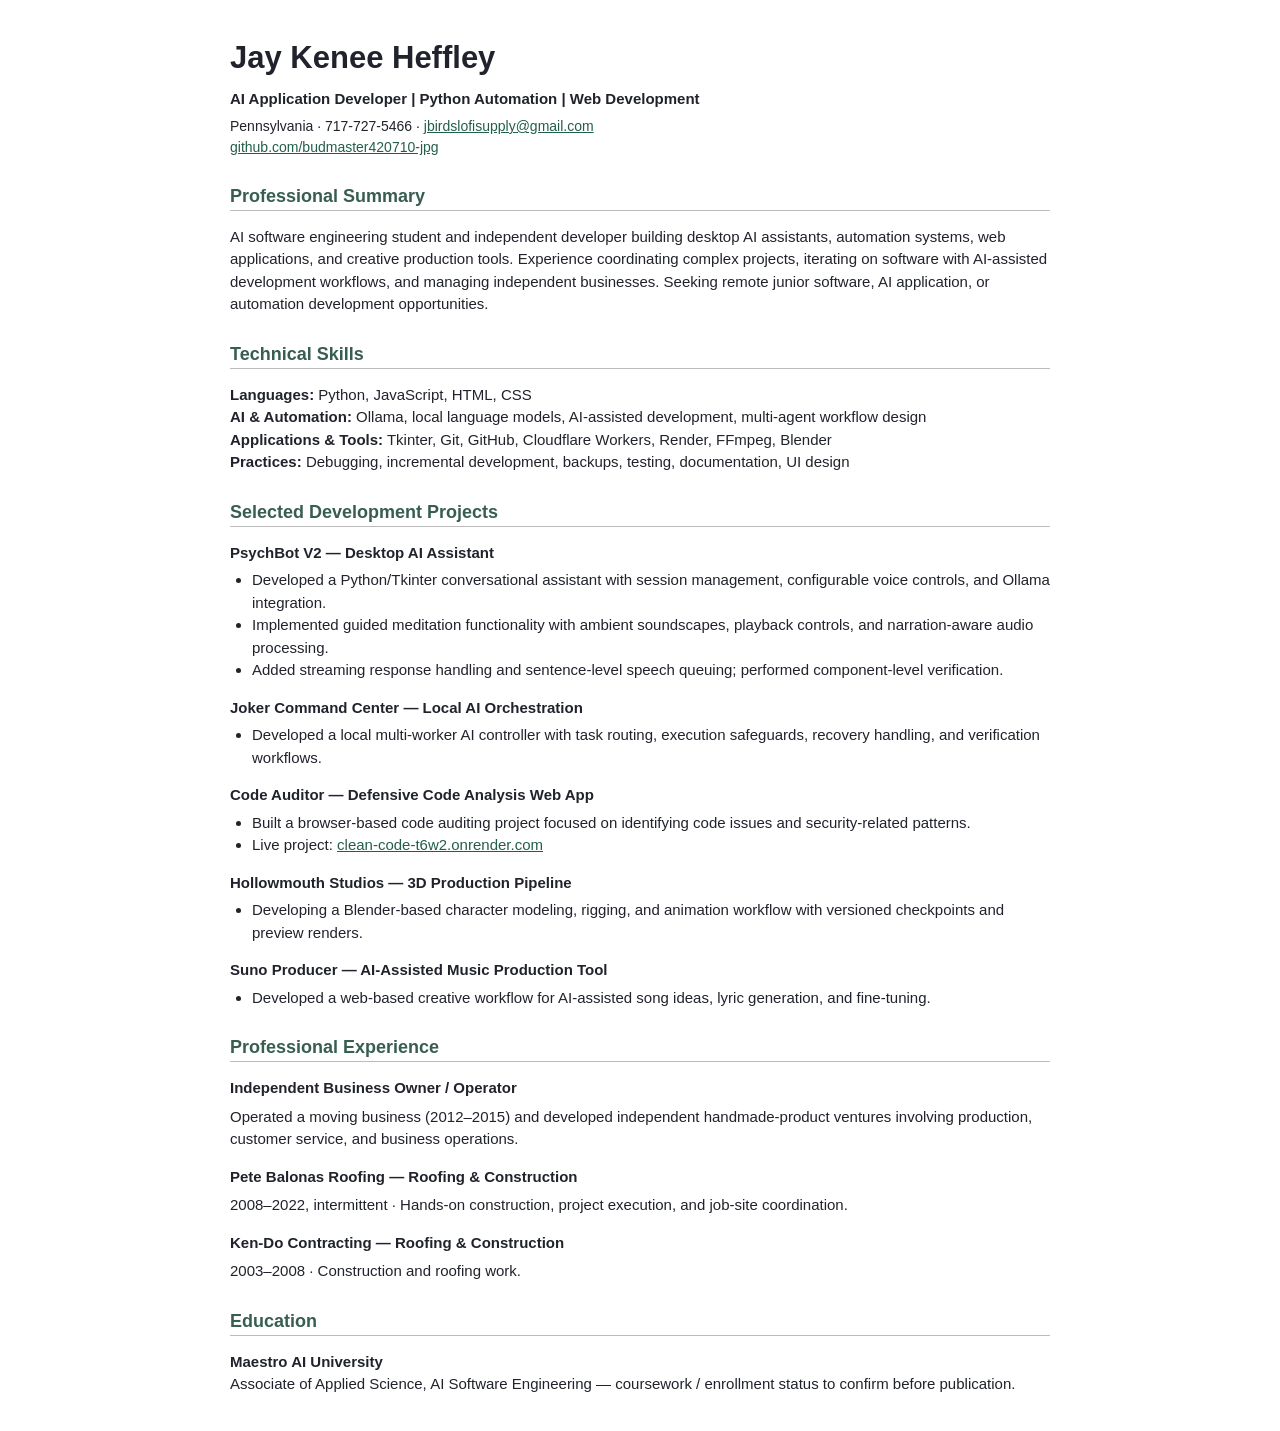
==== JAY_HEFFLEY_RESUME.html @ 4cf6a09c "Publish developer portfolio" ====
<!doctype html>
<html lang="en"><head><meta charset="utf-8">
<meta name="viewport" content="width=device-width,initial-scale=1">
<title>Jay Kenee Heffley | Resume</title>
<style>
body{font:15px/1.5 Arial,sans-serif;max-width:820px;margin:35px auto;padding:0 22px;color:#20232b}
h1{font-size:31px;margin-bottom:3px}
h2{font-size:18px;color:#375e50;border-bottom:1px solid #bbb;margin-top:25px}
h3{font-size:15px;margin-bottom:3px}
p{margin:6px 0}ul{margin-top:5px;padding-left:22px}
a{color:#235e4c} .contact{font-size:14px}
@media print{body{margin:0;max-width:none}a{color:#20232b}}
</style></head><body>
<h1>Jay Kenee Heffley</h1>
<p><strong>AI Application Developer | Python Automation | Web Development</strong></p>
<p class="contact">Pennsylvania · 717-727-5466 ·
<a href="mailto:jbirdslofisupply@gmail.com">jbirdslofisupply@gmail.com</a><br>
<a href="https://github.com/budmaster420710-jpg">github.com/budmaster420710-jpg</a></p>

<h2>Professional Summary</h2>
<p>AI software engineering student and independent developer building desktop AI assistants, automation systems, web applications, and creative production tools. Experience coordinating complex projects, iterating on software with AI-assisted development workflows, and managing independent businesses. Seeking remote junior software, AI application, or automation development opportunities.</p>

<h2>Technical Skills</h2>
<p><strong>Languages:</strong> Python, JavaScript, HTML, CSS<br>
<strong>AI & Automation:</strong> Ollama, local language models, AI-assisted development, multi-agent workflow design<br>
<strong>Applications & Tools:</strong> Tkinter, Git, GitHub, Cloudflare Workers, Render, FFmpeg, Blender<br>
<strong>Practices:</strong> Debugging, incremental development, backups, testing, documentation, UI design</p>

<h2>Selected Development Projects</h2>
<h3>PsychBot V2 — Desktop AI Assistant</h3>
<ul><li>Developed a Python/Tkinter conversational assistant with session management, configurable voice controls, and Ollama integration.</li>
<li>Implemented guided meditation functionality with ambient soundscapes, playback controls, and narration-aware audio processing.</li>
<li>Added streaming response handling and sentence-level speech queuing; performed component-level verification.</li></ul>

<h3>Joker Command Center — Local AI Orchestration</h3>
<ul><li>Developed a local multi-worker AI controller with task routing, execution safeguards, recovery handling, and verification workflows.</li></ul>

<h3>Code Auditor — Defensive Code Analysis Web App</h3>
<ul><li>Built a browser-based code auditing project focused on identifying code issues and security-related patterns.</li>
<li>Live project: <a href="https://clean-code-t6w2.onrender.com/">clean-code-t6w2.onrender.com</a></li></ul>

<h3>Hollowmouth Studios — 3D Production Pipeline</h3>
<ul><li>Developing a Blender-based character modeling, rigging, and animation workflow with versioned checkpoints and preview renders.</li></ul>

<h3>Suno Producer — AI-Assisted Music Production Tool</h3>
<ul><li>Developed a web-based creative workflow for AI-assisted song ideas, lyric generation, and fine-tuning.</li></ul>

<h2>Professional Experience</h2>
<h3>Independent Business Owner / Operator</h3>
<p>Operated a moving business (2012–2015) and developed independent handmade-product ventures involving production, customer service, and business operations.</p>
<h3>Pete Balonas Roofing — Roofing & Construction</h3>
<p>2008–2022, intermittent · Hands-on construction, project execution, and job-site coordination.</p>
<h3>Ken-Do Contracting — Roofing & Construction</h3>
<p>2003–2008 · Construction and roofing work.</p>

<h2>Education</h2>
<p><strong>Maestro AI University</strong><br>
Associate of Applied Science, AI Software Engineering — coursework / enrollment status to confirm before publication.</p>
</body></html>
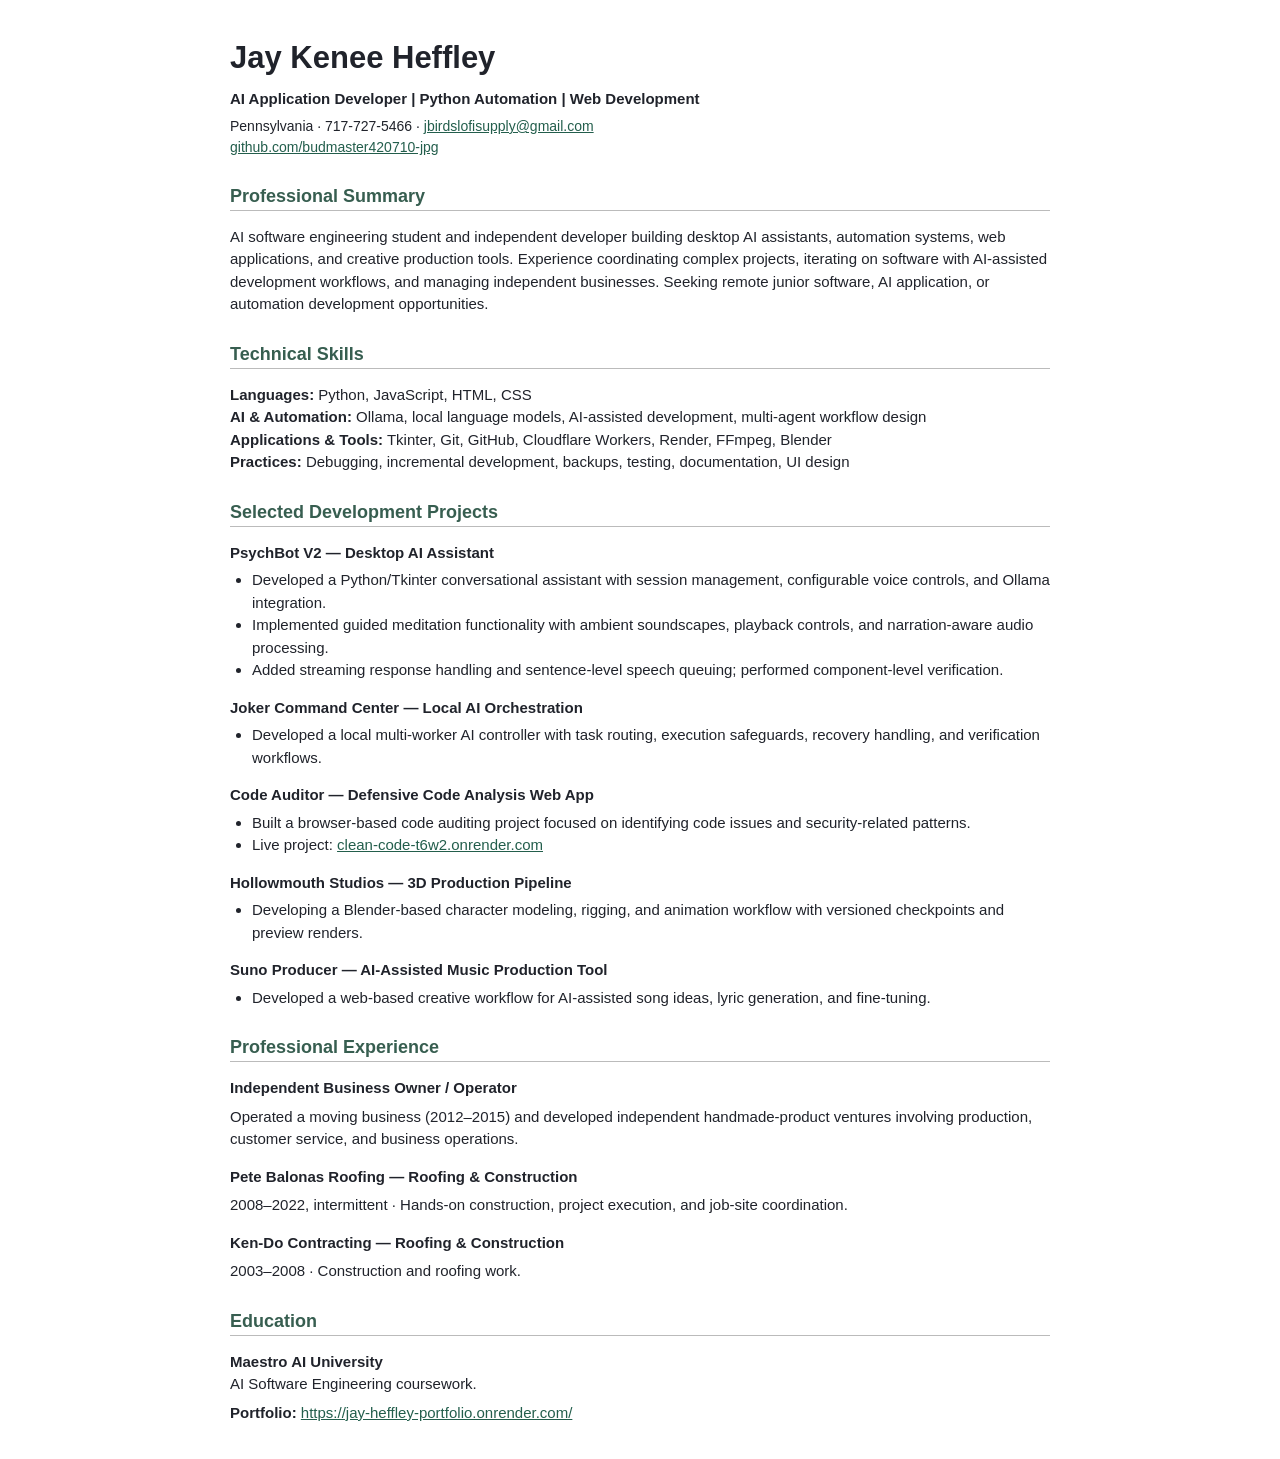
==== commit d59cfcd0: "Final polish Joker portfolio and resume" ====
--- a/JAY_HEFFLEY_RESUME.html
+++ b/JAY_HEFFLEY_RESUME.html
@@ -55,5 +55,6 @@
 
 <h2>Education</h2>
 <p><strong>Maestro AI University</strong><br>
-Associate of Applied Science, AI Software Engineering — coursework / enrollment status to confirm before publication.</p>
+AI Software Engineering coursework.</p>
+<!-- JOKER_PORTFOLIO_URL_START --><p><strong>Portfolio:</strong> <a href="https://jay-heffley-portfolio.onrender.com/">https://jay-heffley-portfolio.onrender.com/</a></p><!-- JOKER_PORTFOLIO_URL_END -->
 </body></html>
